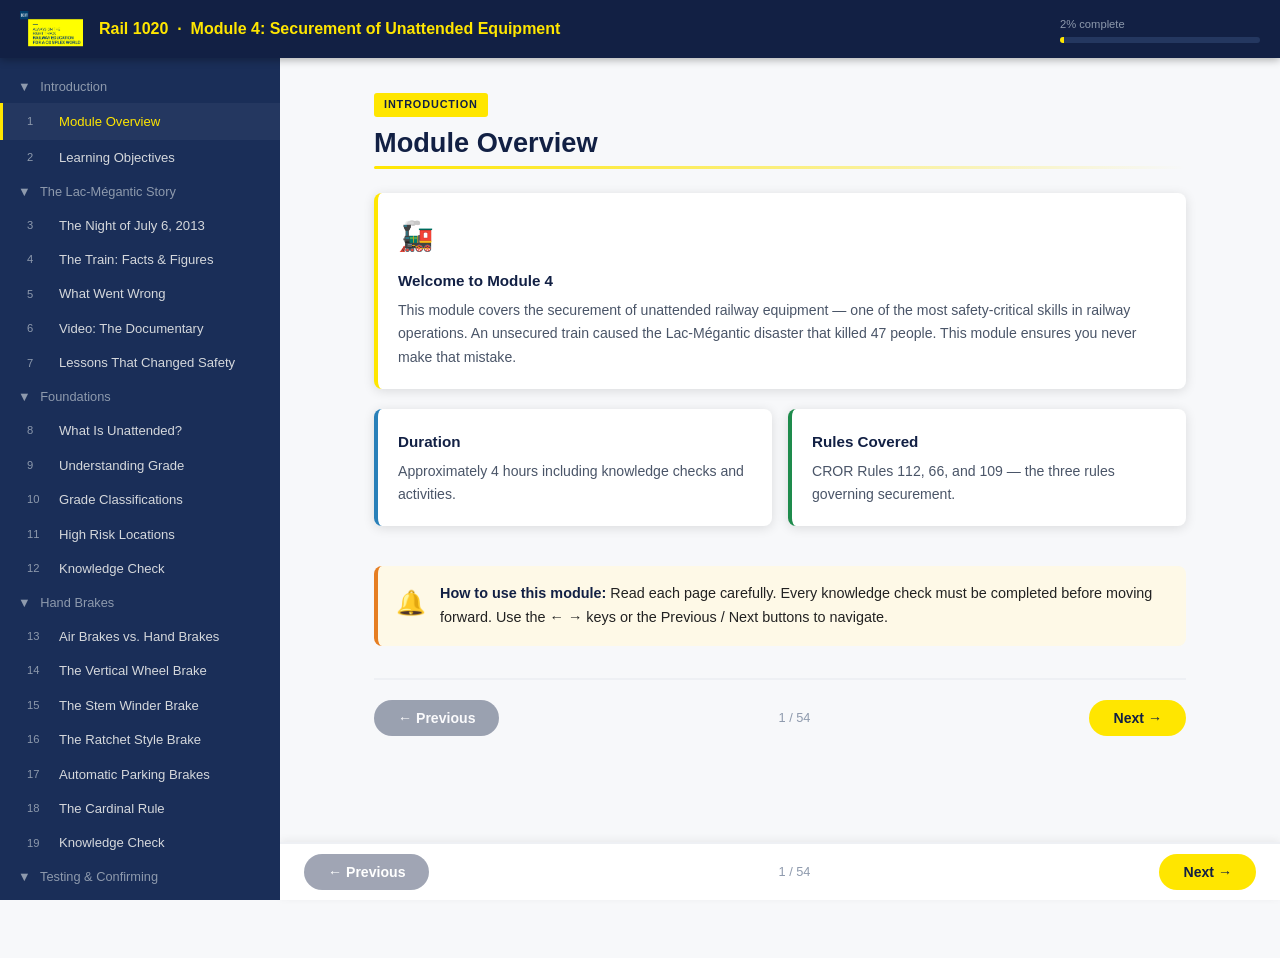
==== modules/module4/index.html @ 4fdd6b74 "Add Module 4 LMS: Securement of Unattended Equipment - 54-page self-contained interactive LMS module" ====
<!DOCTYPE html>
<html lang="en">
<head>
<meta charset="UTF-8">
<meta name="viewport" content="width=device-width, initial-scale=1.0">
<title>Module 4: Securement of Unattended Equipment | BCIT Rail 1020</title>
<style>
:root{
  --navy:#122044; --navy-mid:#1a2e58; --navy-lt:#243760;
  --yellow:#FFE600; --yellow-dk:#c9b700;
  --white:#fff; --off-white:#f7f8fa;
  --gray-1:#eef0f4; --gray-2:#d5d8dc; --gray-3:#8e9aad; --gray-4:#4a5568;
  --red:#c8102e; --green:#1e8b4c; --orange:#e67e22; --blue:#2980b9;
  --sidebar:280px; --hdr:58px;
  --radius:8px; --shadow:0 2px 12px rgba(0,0,0,.12);
}
*{box-sizing:border-box;margin:0;padding:0}
html,body{height:100%;font-family:-apple-system,BlinkMacSystemFont,'Segoe UI',Roboto,sans-serif;
  background:var(--off-white);color:#222;font-size:16px;line-height:1.65}

/* ── HEADER ── */
.hdr{position:fixed;top:0;left:0;right:0;height:var(--hdr);
  background:var(--navy);display:flex;align-items:center;padding:0 20px;
  z-index:200;box-shadow:0 2px 8px rgba(0,0,0,.3)}
.hdr-logo{height:36px;margin-right:16px}
.hdr-title{color:var(--yellow);font-weight:700;font-size:1rem;flex:1}
.hdr-prog-wrap{width:200px;margin-left:16px}
.hdr-prog-label{color:var(--gray-3);font-size:.7rem;margin-bottom:3px}
.hdr-prog-bar{height:6px;background:var(--navy-lt);border-radius:3px;overflow:hidden}
.hdr-prog-fill{height:100%;background:var(--yellow);transition:width .4s ease}
.hdr-menu-btn{display:none;background:none;border:none;color:var(--white);
  font-size:1.4rem;cursor:pointer;margin-left:12px;padding:4px 8px}

/* ── SIDEBAR ── */
.sidebar{position:fixed;top:var(--hdr);left:0;bottom:0;width:var(--sidebar);
  background:var(--navy-mid);overflow-y:auto;z-index:100;
  transition:transform .3s ease}
.sidebar-inner{padding:12px 0 40px}
.nav-section-hdr{padding:14px 18px 4px;font-size:.65rem;font-weight:700;
  letter-spacing:.1em;color:var(--gray-3);text-transform:uppercase}
.nav-item{display:flex;align-items:center;padding:8px 18px 8px 24px;
  cursor:pointer;transition:background .15s;gap:8px;border-left:3px solid transparent}
.nav-item:hover{background:var(--navy-lt)}
.nav-item.active{background:var(--navy-lt);border-left-color:var(--yellow);color:var(--yellow)}
.nav-item.done .nav-check{color:var(--green)}
.nav-item-num{font-size:.7rem;color:var(--gray-3);min-width:24px}
.nav-item-title{font-size:.82rem;color:var(--gray-2);flex:1;line-height:1.3}
.nav-item.active .nav-item-title{color:var(--yellow)}
.nav-check{font-size:.8rem;color:transparent}
.nav-toggle{cursor:pointer;padding:6px 18px;font-size:.8rem;color:var(--gray-3);
  display:flex;align-items:center;gap:6px;user-select:none}
.nav-section-group{overflow:hidden;transition:max-height .3s ease;max-height:1000px}
.nav-section-group.collapsed{max-height:0}

/* ── MAIN ── */
.main{margin-left:var(--sidebar);margin-top:var(--hdr);min-height:calc(100vh - var(--hdr));
  display:flex;flex-direction:column}
.content-wrap{flex:1;max-width:860px;width:100%;margin:0 auto;padding:32px 24px 80px}

/* ── PAGE ── */
.page{display:none;animation:fadeIn .3s ease}
.page.active{display:block}
@keyframes fadeIn{from{opacity:0;transform:translateY(8px)}to{opacity:1;transform:translateY(0)}}

/* ── PAGE HEADER ── */
.page-section-badge{display:inline-block;background:var(--yellow);color:var(--navy);
  font-size:.68rem;font-weight:700;letter-spacing:.08em;text-transform:uppercase;
  padding:3px 10px;border-radius:3px;margin-bottom:10px}
.page-title{font-size:1.7rem;font-weight:700;color:var(--navy);margin-bottom:6px;line-height:1.2}
.page-meta{font-size:.78rem;color:var(--gray-3);margin-bottom:20px;display:flex;gap:16px}
.page-divider{height:3px;background:linear-gradient(90deg,var(--yellow),transparent);
  border-radius:2px;margin-bottom:24px}

/* ── CONTENT ELEMENTS ── */
p{margin-bottom:14px}
h3{font-size:1.1rem;color:var(--navy);margin:20px 0 8px;font-weight:700}
h4{font-size:.95rem;color:var(--navy-mid);margin:16px 0 6px;font-weight:600}
ul,ol{margin:0 0 14px 20px}
li{margin-bottom:6px}
strong{color:var(--navy)}

/* Cards */
.card{background:var(--white);border-radius:var(--radius);padding:20px;
  box-shadow:var(--shadow);margin-bottom:20px}
.card-row{display:grid;grid-template-columns:1fr 1fr;gap:16px;margin-bottom:20px}
.card-row.three{grid-template-columns:1fr 1fr 1fr}
.card.accent-yellow{border-left:4px solid var(--yellow)}
.card.accent-red{border-left:4px solid var(--red)}
.card.accent-green{border-left:4px solid var(--green)}
.card.accent-orange{border-left:4px solid var(--orange)}
.card.accent-blue{border-left:4px solid var(--blue)}
.card-icon{font-size:1.8rem;margin-bottom:8px}
.card-title{font-weight:700;color:var(--navy);margin-bottom:6px;font-size:.95rem}
.card p{font-size:.88rem;color:var(--gray-4);margin-bottom:0}

/* Callout boxes */
.callout{border-radius:var(--radius);padding:16px 18px;margin-bottom:18px;display:flex;gap:14px;align-items:flex-start}
.callout-icon{font-size:1.5rem;flex-shrink:0;margin-top:1px}
.callout.info{background:#e8f4fd;border-left:4px solid var(--blue)}
.callout.warning{background:#fef9e7;border-left:4px solid var(--orange)}
.callout.danger{background:#fde8eb;border-left:4px solid var(--red)}
.callout.success{background:#e9f7ef;border-left:4px solid var(--green)}
.callout.rule{background:var(--navy);color:var(--white);border-left:4px solid var(--yellow)}
.callout.rule strong{color:var(--yellow)}
.callout p{margin-bottom:0;font-size:.9rem}

/* Definition box */
.definition{background:var(--navy);color:var(--white);border-radius:var(--radius);
  padding:20px 24px;margin-bottom:20px}
.definition-label{font-size:.68rem;font-weight:700;letter-spacing:.1em;
  text-transform:uppercase;color:var(--yellow);margin-bottom:6px}
.definition p{font-size:1.05rem;line-height:1.6;margin-bottom:0}

/* Step list */
.step-list{counter-reset:steps;list-style:none;margin:0 0 18px 0}
.step-list li{counter-increment:steps;display:flex;gap:14px;margin-bottom:16px;align-items:flex-start}
.step-list li::before{content:counter(steps);background:var(--yellow);color:var(--navy);
  font-weight:700;font-size:.9rem;min-width:30px;height:30px;border-radius:50%;
  display:flex;align-items:center;justify-content:center;flex-shrink:0;margin-top:2px}
.step-list li p{margin:0;font-size:.9rem}
.step-list li strong{display:block;font-size:.95rem;color:var(--navy);margin-bottom:2px}

/* Key rule */
.key-rule{background:linear-gradient(135deg,var(--navy) 0%,var(--navy-mid) 100%);
  color:var(--white);border-radius:var(--radius);padding:20px 24px;margin-bottom:20px;
  border:1px solid var(--yellow)}
.key-rule-label{font-size:.65rem;font-weight:700;letter-spacing:.1em;
  text-transform:uppercase;color:var(--yellow);margin-bottom:8px}
.key-rule p{font-size:1rem;line-height:1.6;margin-bottom:0}

/* Stat highlight */
.stat-row{display:flex;gap:16px;margin-bottom:20px;flex-wrap:wrap}
.stat-box{flex:1;min-width:140px;background:var(--navy);color:var(--white);
  border-radius:var(--radius);padding:16px;text-align:center}
.stat-number{font-size:2.4rem;font-weight:700;color:var(--yellow);line-height:1}
.stat-label{font-size:.75rem;color:var(--gray-3);margin-top:4px}

/* Image */
.content-img{width:100%;border-radius:var(--radius);margin-bottom:16px;
  box-shadow:var(--shadow)}
.img-caption{font-size:.75rem;color:var(--gray-3);text-align:center;
  margin-top:-10px;margin-bottom:16px}
.img-wrap{text-align:center}
.img-wrap img{max-width:100%;border-radius:var(--radius);box-shadow:var(--shadow)}

/* Two-col */
.two-col{display:grid;grid-template-columns:1fr 1fr;gap:20px;margin-bottom:20px}
.two-col.img-text{grid-template-columns:1fr 1.5fr}
.two-col.text-img{grid-template-columns:1.5fr 1fr}

/* Grade diagram SVG */
.grade-diagram{width:100%;margin-bottom:16px}

/* Table */
.data-table{width:100%;border-collapse:collapse;margin-bottom:20px;font-size:.85rem}
.data-table th{background:var(--navy);color:var(--yellow);padding:8px 12px;text-align:left;font-size:.8rem}
.data-table td{padding:7px 12px;border-bottom:1px solid var(--gray-1)}
.data-table tr:nth-child(even) td{background:var(--gray-1)}
.data-table tr.highlight td{background:#fff8d6;font-weight:700}

/* Video embed */
.video-embed{position:relative;padding-bottom:56.25%;height:0;overflow:hidden;
  border-radius:var(--radius);margin-bottom:16px;box-shadow:var(--shadow)}
.video-embed iframe{position:absolute;top:0;left:0;width:100%;height:100%;border:0}
.video-placeholder{background:var(--navy);border-radius:var(--radius);padding:32px;
  text-align:center;margin-bottom:16px;cursor:pointer;transition:background .2s}
.video-placeholder:hover{background:var(--navy-lt)}
.video-play-icon{font-size:3rem;color:var(--yellow);margin-bottom:12px}
.video-title{color:var(--white);font-weight:700;margin-bottom:6px}
.video-desc{color:var(--gray-3);font-size:.85rem}
.video-link{display:inline-block;margin-top:12px;background:var(--yellow);
  color:var(--navy);font-weight:700;padding:8px 20px;border-radius:20px;
  text-decoration:none;font-size:.85rem}
.video-link:hover{background:var(--yellow-dk)}

/* Quiz */
.quiz-box{background:var(--white);border-radius:var(--radius);
  box-shadow:var(--shadow);overflow:hidden;margin-bottom:24px}
.quiz-header{background:var(--navy);color:var(--white);padding:14px 20px;
  font-weight:700;font-size:.9rem;display:flex;align-items:center;gap:8px}
.quiz-header-icon{color:var(--yellow)}
.quiz-body{padding:20px}
.quiz-question{font-weight:600;font-size:.95rem;color:var(--navy);margin-bottom:14px}
.quiz-option{display:flex;align-items:flex-start;gap:10px;padding:10px 14px;
  border-radius:6px;cursor:pointer;margin-bottom:8px;border:2px solid var(--gray-2);
  transition:all .15s}
.quiz-option:hover{border-color:var(--navy-mid);background:var(--gray-1)}
.quiz-option input{margin-top:3px;flex-shrink:0;cursor:pointer}
.quiz-option.correct{background:#e9f7ef;border-color:var(--green)}
.quiz-option.wrong{background:#fde8eb;border-color:var(--red)}
.quiz-option.show-correct{background:#e9f7ef;border-color:var(--green)}
.quiz-feedback{padding:12px 14px;border-radius:6px;font-size:.88rem;
  margin-top:10px;display:none}
.quiz-feedback.correct{background:#e9f7ef;color:#155724}
.quiz-feedback.wrong{background:#fde8eb;color:#721c24}
.quiz-btn{background:var(--navy);color:var(--white);border:none;
  padding:9px 22px;border-radius:20px;cursor:pointer;font-size:.85rem;
  font-weight:700;margin-top:12px;transition:background .15s}
.quiz-btn:hover{background:var(--navy-lt)}
.quiz-btn:disabled{opacity:.5;cursor:not-allowed}
.quiz-score{text-align:center;padding:16px;background:var(--gray-1);
  border-top:1px solid var(--gray-2);font-weight:700;color:var(--navy);
  display:none;font-size:.95rem}

/* Takeaway */
.takeaway{background:linear-gradient(135deg,#fff8d6,#fffbe8);
  border:2px solid var(--yellow-dk);border-radius:var(--radius);
  padding:16px 18px;margin-bottom:20px;display:flex;gap:12px}
.takeaway-icon{font-size:1.4rem;flex-shrink:0}
.takeaway p{margin:0;font-size:.88rem;color:var(--navy)}
.takeaway strong{display:block;margin-bottom:3px;font-size:.9rem}

/* Navigation buttons */
.page-nav{display:flex;justify-content:space-between;align-items:center;
  margin-top:32px;padding-top:20px;border-top:2px solid var(--gray-1)}
.page-nav-btn{background:var(--navy);color:var(--white);border:none;
  padding:10px 24px;border-radius:24px;cursor:pointer;font-size:.88rem;
  font-weight:700;transition:background .15s;display:flex;align-items:center;gap:6px}
.page-nav-btn:hover{background:var(--navy-lt)}
.page-nav-btn.next{background:var(--yellow);color:var(--navy)}
.page-nav-btn.next:hover{background:var(--yellow-dk)}
.page-nav-btn:disabled{opacity:.4;cursor:not-allowed}
.page-nav-center{font-size:.8rem;color:var(--gray-3);text-align:center}

/* Hero slide (hook pages) */
.hero{background:linear-gradient(135deg,var(--navy) 0%,#1a0a2e 100%);
  color:var(--white);border-radius:var(--radius);padding:40px 32px;
  text-align:center;margin-bottom:24px}
.hero-number{font-size:6rem;font-weight:700;color:var(--red);line-height:1}
.hero-text{font-size:1.5rem;font-weight:300;margin-top:8px}
.hero-sub{font-size:.95rem;color:var(--gray-3);margin-top:12px}

/* Condition checklist */
.condition-list{list-style:none;margin:0 0 18px 0}
.condition-list li{display:flex;gap:12px;padding:10px 14px;border-radius:6px;
  margin-bottom:6px;background:var(--white);border:1px solid var(--gray-2);font-size:.9rem}
.condition-list li .ci{width:28px;height:28px;border-radius:50%;display:flex;
  align-items:center;justify-content:center;font-size:.75rem;font-weight:700;
  flex-shrink:0;margin-top:1px}
.condition-list li.cond-red .ci{background:var(--red);color:#fff}
.condition-list li.cond-orange .ci{background:var(--orange);color:#fff}

/* Grade SVG cards */
.grade-cards{display:grid;grid-template-columns:1fr 1fr 1fr;gap:12px;margin-bottom:20px}
.grade-card{border-radius:var(--radius);overflow:hidden;box-shadow:var(--shadow)}
.grade-card-top{padding:12px;text-align:center;font-weight:700;font-size:.85rem}
.grade-card-body{background:var(--white);padding:14px;font-size:.82rem}
.grade-card-pct{font-size:1.3rem;font-weight:700;margin-bottom:4px}
.grade-card-body p{margin-bottom:0;color:var(--gray-4)}

/* Scenario box */
.scenario{background:var(--navy);color:var(--white);border-radius:var(--radius);
  padding:22px;margin-bottom:20px;border:2px solid var(--orange)}
.scenario-label{font-size:.68rem;font-weight:700;letter-spacing:.1em;
  text-transform:uppercase;color:var(--orange);margin-bottom:10px}
.scenario p{font-size:.92rem;line-height:1.65;margin-bottom:0}

/* Golden rules */
.golden-rule{display:flex;gap:14px;align-items:flex-start;padding:14px 16px;
  border-radius:var(--radius);margin-bottom:10px;background:var(--white);
  border:1px solid var(--gray-2);box-shadow:0 1px 4px rgba(0,0,0,.06)}
.golden-rule-num{background:var(--yellow);color:var(--navy);font-weight:700;
  font-size:1rem;width:32px;height:32px;border-radius:50%;display:flex;
  align-items:center;justify-content:center;flex-shrink:0;margin-top:2px}
.golden-rule p{margin:0;font-size:.9rem;color:var(--navy)}
.golden-rule strong{display:block;margin-bottom:2px}

/* Responsive */
@media(max-width:768px){
  .sidebar{transform:translateX(-100%)}
  .sidebar.open{transform:translateX(0)}
  .main{margin-left:0}
  .hdr-menu-btn{display:block}
  .card-row,.card-row.three,.two-col,.grade-cards{grid-template-columns:1fr}
  .content-wrap{padding:20px 16px 60px}
  .hdr-prog-wrap{display:none}
  .stat-row{flex-direction:column}
}
</style>
</head>
<body>

<!-- HEADER -->
<header class="hdr">
  <button class="hdr-menu-btn" id="menu-btn" aria-label="Menu">&#9776;</button>
  <img src="[data-uri]" alt="BCIT" class="hdr-logo">
  <div class="hdr-title">Rail 1020 &nbsp;&#183;&nbsp; Module 4: Securement of Unattended Equipment</div>
  <div class="hdr-prog-wrap">
    <div class="hdr-prog-label" id="prog-label">0% complete</div>
    <div class="hdr-prog-bar"><div class="hdr-prog-fill" id="prog-fill" style="width:0%"></div></div>
  </div>
</header>

<!-- SIDEBAR -->
<nav class="sidebar" id="sidebar">
  <div class="sidebar-inner">
    
<div class="nav-toggle"><span class="toggle-arrow">&#9660;</span>&nbsp;Introduction</div>
<div class="nav-section-group">

<div class="nav-item" data-idx="0">
  <span class="nav-item-num">1</span>
  <span class="nav-item-title">Module Overview</span>
  <span class="nav-check"></span>
</div>

<div class="nav-item" data-idx="1">
  <span class="nav-item-num">2</span>
  <span class="nav-item-title">Learning Objectives</span>
  <span class="nav-check"></span>
</div>
</div>

<div class="nav-toggle"><span class="toggle-arrow">&#9660;</span>&nbsp;The Lac-Mégantic Story</div>
<div class="nav-section-group">

<div class="nav-item" data-idx="2">
  <span class="nav-item-num">3</span>
  <span class="nav-item-title">The Night of July 6, 2013</span>
  <span class="nav-check"></span>
</div>

<div class="nav-item" data-idx="3">
  <span class="nav-item-num">4</span>
  <span class="nav-item-title">The Train: Facts & Figures</span>
  <span class="nav-check"></span>
</div>

<div class="nav-item" data-idx="4">
  <span class="nav-item-num">5</span>
  <span class="nav-item-title">What Went Wrong</span>
  <span class="nav-check"></span>
</div>

<div class="nav-item" data-idx="5">
  <span class="nav-item-num">6</span>
  <span class="nav-item-title">Video: The Documentary</span>
  <span class="nav-check"></span>
</div>

<div class="nav-item" data-idx="6">
  <span class="nav-item-num">7</span>
  <span class="nav-item-title">Lessons That Changed Safety</span>
  <span class="nav-check"></span>
</div>
</div>

<div class="nav-toggle"><span class="toggle-arrow">&#9660;</span>&nbsp;Foundations</div>
<div class="nav-section-group">

<div class="nav-item" data-idx="7">
  <span class="nav-item-num">8</span>
  <span class="nav-item-title">What Is Unattended?</span>
  <span class="nav-check"></span>
</div>

<div class="nav-item" data-idx="8">
  <span class="nav-item-num">9</span>
  <span class="nav-item-title">Understanding Grade</span>
  <span class="nav-check"></span>
</div>

<div class="nav-item" data-idx="9">
  <span class="nav-item-num">10</span>
  <span class="nav-item-title">Grade Classifications</span>
  <span class="nav-check"></span>
</div>

<div class="nav-item" data-idx="10">
  <span class="nav-item-num">11</span>
  <span class="nav-item-title">High Risk Locations</span>
  <span class="nav-check"></span>
</div>

<div class="nav-item" data-idx="11">
  <span class="nav-item-num">12</span>
  <span class="nav-item-title">Knowledge Check</span>
  <span class="nav-check"></span>
</div>
</div>

<div class="nav-toggle"><span class="toggle-arrow">&#9660;</span>&nbsp;Hand Brakes</div>
<div class="nav-section-group">

<div class="nav-item" data-idx="12">
  <span class="nav-item-num">13</span>
  <span class="nav-item-title">Air Brakes vs. Hand Brakes</span>
  <span class="nav-check"></span>
</div>

<div class="nav-item" data-idx="13">
  <span class="nav-item-num">14</span>
  <span class="nav-item-title">The Vertical Wheel Brake</span>
  <span class="nav-check"></span>
</div>

<div class="nav-item" data-idx="14">
  <span class="nav-item-num">15</span>
  <span class="nav-item-title">The Stem Winder Brake</span>
  <span class="nav-check"></span>
</div>

<div class="nav-item" data-idx="15">
  <span class="nav-item-num">16</span>
  <span class="nav-item-title">The Ratchet Style Brake</span>
  <span class="nav-check"></span>
</div>

<div class="nav-item" data-idx="16">
  <span class="nav-item-num">17</span>
  <span class="nav-item-title">Automatic Parking Brakes</span>
  <span class="nav-check"></span>
</div>

<div class="nav-item" data-idx="17">
  <span class="nav-item-num">18</span>
  <span class="nav-item-title">The Cardinal Rule</span>
  <span class="nav-check"></span>
</div>

<div class="nav-item" data-idx="18">
  <span class="nav-item-num">19</span>
  <span class="nav-item-title">Knowledge Check</span>
  <span class="nav-check"></span>
</div>
</div>

<div class="nav-toggle"><span class="toggle-arrow">&#9660;</span>&nbsp;Testing & Confirming</div>
<div class="nav-section-group">

<div class="nav-item" data-idx="19">
  <span class="nav-item-num">20</span>
  <span class="nav-item-title">Why Testing Matters</span>
  <span class="nav-check"></span>
</div>

<div class="nav-item" data-idx="20">
  <span class="nav-item-num">21</span>
  <span class="nav-item-title">Step 1: Release Air Brakes</span>
  <span class="nav-check"></span>
</div>

<div class="nav-item" data-idx="21">
  <span class="nav-item-num">22</span>
  <span class="nav-item-title">Step 2: Slack Adjustment</span>
  <span class="nav-check"></span>
</div>

<div class="nav-item" data-idx="22">
  <span class="nav-item-num">23</span>
  <span class="nav-item-title">Step 3: Tractive Effort Test</span>
  <span class="nav-check"></span>
</div>

<div class="nav-item" data-idx="23">
  <span class="nav-item-num">24</span>
  <span class="nav-item-title">Step 4: If Insufficient</span>
  <span class="nav-check"></span>
</div>

<div class="nav-item" data-idx="24">
  <span class="nav-item-num">25</span>
  <span class="nav-item-title">Confirming with a Colleague</span>
  <span class="nav-check"></span>
</div>

<div class="nav-item" data-idx="25">
  <span class="nav-item-num">26</span>
  <span class="nav-item-title">The Lead Locomotive Rule</span>
  <span class="nav-check"></span>
</div>

<div class="nav-item" data-idx="26">
  <span class="nav-item-num">27</span>
  <span class="nav-item-title">Knowledge Check</span>
  <span class="nav-check"></span>
</div>
</div>

<div class="nav-toggle"><span class="toggle-arrow">&#9660;</span>&nbsp;Decision-Making</div>
<div class="nav-section-group">

<div class="nav-item" data-idx="27">
  <span class="nav-item-num">28</span>
  <span class="nav-item-title">Grade + Tonnage</span>
  <span class="nav-check"></span>
</div>

<div class="nav-item" data-idx="28">
  <span class="nav-item-num">29</span>
  <span class="nav-item-title">Reading the Chart</span>
  <span class="nav-check"></span>
</div>

<div class="nav-item" data-idx="29">
  <span class="nav-item-num">30</span>
  <span class="nav-item-title">Worked Example: Lac-Mégantic</span>
  <span class="nav-check"></span>
</div>

<div class="nav-item" data-idx="30">
  <span class="nav-item-num">31</span>
  <span class="nav-item-title">Practice Problem 1</span>
  <span class="nav-check"></span>
</div>

<div class="nav-item" data-idx="31">
  <span class="nav-item-num">32</span>
  <span class="nav-item-title">Practice Problem 2</span>
  <span class="nav-check"></span>
</div>

<div class="nav-item" data-idx="32">
  <span class="nav-item-num">33</span>
  <span class="nav-item-title">Knowledge Check</span>
  <span class="nav-check"></span>
</div>
</div>

<div class="nav-toggle"><span class="toggle-arrow">&#9660;</span>&nbsp;Exceptional Situations</div>
<div class="nav-section-group">

<div class="nav-item" data-idx="33">
  <span class="nav-item-num">34</span>
  <span class="nav-item-title">Emergency Brake on Grade</span>
  <span class="nav-check"></span>
</div>

<div class="nav-item" data-idx="34">
  <span class="nav-item-num">35</span>
  <span class="nav-item-title">Mountain Grade Protocol</span>
  <span class="nav-check"></span>
</div>

<div class="nav-item" data-idx="35">
  <span class="nav-item-num">36</span>
  <span class="nav-item-title">Heavy Grade: 5 Conditions</span>
  <span class="nav-check"></span>
</div>

<div class="nav-item" data-idx="36">
  <span class="nav-item-num">37</span>
  <span class="nav-item-title">Recovery Attempt Procedure</span>
  <span class="nav-check"></span>
</div>

<div class="nav-item" data-idx="37">
  <span class="nav-item-num">38</span>
  <span class="nav-item-title">The Entire Train Rule</span>
  <span class="nav-check"></span>
</div>

<div class="nav-item" data-idx="38">
  <span class="nav-item-num">39</span>
  <span class="nav-item-title">Derailment & Separation</span>
  <span class="nav-check"></span>
</div>

<div class="nav-item" data-idx="39">
  <span class="nav-item-num">40</span>
  <span class="nav-item-title">Knowledge Check</span>
  <span class="nav-check"></span>
</div>
</div>

<div class="nav-toggle"><span class="toggle-arrow">&#9660;</span>&nbsp;Where & How to Secure</div>
<div class="nav-section-group">

<div class="nav-item" data-idx="40">
  <span class="nav-item-num">41</span>
  <span class="nav-item-title">When NOT Unattended</span>
  <span class="nav-check"></span>
</div>

<div class="nav-item" data-idx="41">
  <span class="nav-item-num">42</span>
  <span class="nav-item-title">Main Track Requirements</span>
  <span class="nav-check"></span>
</div>

<div class="nav-item" data-idx="42">
  <span class="nav-item-num">43</span>
  <span class="nav-item-title">Yard Tracks: 5 Methods</span>
  <span class="nav-check"></span>
</div>

<div class="nav-item" data-idx="43">
  <span class="nav-item-num">44</span>
  <span class="nav-item-title">The 2-Hour Air Brake Rule</span>
  <span class="nav-check"></span>
</div>

<div class="nav-item" data-idx="44">
  <span class="nav-item-num">45</span>
  <span class="nav-item-title">Weather & Conditions</span>
  <span class="nav-check"></span>
</div>

<div class="nav-item" data-idx="45">
  <span class="nav-item-num">46</span>
  <span class="nav-item-title">Knowledge Check</span>
  <span class="nav-check"></span>
</div>
</div>

<div class="nav-toggle"><span class="toggle-arrow">&#9660;</span>&nbsp;Switching & Control</div>
<div class="nav-section-group">

<div class="nav-item" data-idx="46">
  <span class="nav-item-num">47</span>
  <span class="nav-item-title">Care & Control</span>
  <span class="nav-check"></span>
</div>

<div class="nav-item" data-idx="47">
  <span class="nav-item-num">48</span>
  <span class="nav-item-title">Remaining Equipment</span>
  <span class="nav-check"></span>
</div>

<div class="nav-item" data-idx="48">
  <span class="nav-item-num">49</span>
  <span class="nav-item-title">Cutting Off in Motion</span>
  <span class="nav-check"></span>
</div>

<div class="nav-item" data-idx="49">
  <span class="nav-item-num">50</span>
  <span class="nav-item-title">Knowledge Check</span>
  <span class="nav-check"></span>
</div>
</div>

<div class="nav-toggle"><span class="toggle-arrow">&#9660;</span>&nbsp;Wrap-Up</div>
<div class="nav-section-group">

<div class="nav-item" data-idx="50">
  <span class="nav-item-num">51</span>
  <span class="nav-item-title">The 5 Golden Rules</span>
  <span class="nav-check"></span>
</div>

<div class="nav-item" data-idx="51">
  <span class="nav-item-num">52</span>
  <span class="nav-item-title">Final Scenario</span>
  <span class="nav-check"></span>
</div>

<div class="nav-item" data-idx="52">
  <span class="nav-item-num">53</span>
  <span class="nav-item-title">Pre-Exam Instructions</span>
  <span class="nav-check"></span>
</div>

<div class="nav-item" data-idx="53">
  <span class="nav-item-num">54</span>
  <span class="nav-item-title">References</span>
  <span class="nav-check"></span>
</div>
</div>

  </div>
</nav>

<!-- MAIN -->
<main class="main">
  <div class="content-wrap">
    
<div class="page active" id="page-0">
  <div class="page-section-badge">Introduction</div>
  <h1 class="page-title">Module Overview</h1>
  <div class="page-divider"></div>
  
<div class="card accent-yellow">
<div class="card-icon">🚂</div>
<div class="card-title">Welcome to Module 4</div>
<p>This module covers the securement of unattended railway equipment — one of the most safety-critical skills in railway operations. An unsecured train caused the Lac-Mégantic disaster that killed 47 people. This module ensures you never make that mistake.</p>
</div>
<div class="card-row">
  <div class="card accent-blue"><div class="card-title">Duration</div><p>Approximately 4 hours including knowledge checks and activities.</p></div>
  <div class="card accent-green"><div class="card-title">Rules Covered</div><p>CROR Rules 112, 66, and 109 — the three rules governing securement.</p></div>
</div>
<div class="callout warning">
  <div class="callout-icon">&#128276;</div>
  <div><p><strong>How to use this module:</strong> Read each page carefully. Every knowledge check must be completed before moving forward. Use the ← → keys or the Previous / Next buttons to navigate.</p></div>
</div>

  <div class="page-nav">
    <button class="page-nav-btn prev" onclick="showPage(-1)" disabled>&#8592; Previous</button>
    <span class="page-nav-center" id="page-indicator-0">1 / 54</span>
    <button class="page-nav-btn next" onclick="showPage(1)" >Next &#8594;</button>
  </div>
</div>

<div class="page" id="page-1">
  <div class="page-section-badge">Introduction</div>
  <h1 class="page-title">Learning Objectives</h1>
  <div class="page-divider"></div>
  
<p>By the end of this module, you will be able to:</p>
<ul class="step-list" style="list-style:none;padding:0">
  <li><strong>Define "unattended"</strong><p>State the CROR definition and identify when it applies in the field.</p></li>
  <li><strong>Identify hand brake types</strong><p>Recognize and correctly operate all three types of hand brakes.</p></li>
  <li><strong>Test effectiveness</strong><p>Follow the four-step procedure to confirm hand brakes will hold.</p></li>
  <li><strong>Calculate hand brake requirements</strong><p>Use the CROR 112(g) chart with grade and trailing tons.</p></li>
  <li><strong>Apply emergency grade protocols</strong><p>Execute the correct sequence under Rule 66 for heavy and mountain grades.</p></li>
  <li><strong>Secure equipment in any location</strong><p>Apply the right method for main track, yard, and high-risk locations.</p></li>
</ul>
<div class="takeaway">
  <div class="takeaway-icon">&#128161;</div>
  <div><p><strong>The core idea:</strong> Equipment left unattended must be positively secured so it cannot move unintentionally — regardless of terrain, weather, or duration.</p></div>
</div>

  <div class="page-nav">
    <button class="page-nav-btn prev" onclick="showPage(0)" >&#8592; Previous</button>
    <span class="page-nav-center" id="page-indicator-1">2 / 54</span>
    <button class="page-nav-btn next" onclick="showPage(2)" >Next &#8594;</button>
  </div>
</div>

<div class="page" id="page-2">
  <div class="page-section-badge">Section 1</div>
  <h1 class="page-title">The Night of July 6, 2013</h1>
  <div class="page-divider"></div>
  
<div class="hero">
  <div class="hero-number">47</div>
  <div class="hero-text">people never came home</div>
  <div class="hero-sub">Lac-Mégantic, Québec &nbsp;·&nbsp; July 6, 2013 &nbsp;·&nbsp; 1:14 AM</div>
</div>
<p>A 73-car freight train loaded with crude oil rolled unmanned down a 1.2% grade for 11.6 kilometres, reaching 105 km/h before derailing in the centre of town. The resulting explosion and fire levelled the downtown core and killed 47 people.</p>
<div class="callout danger">
  <div class="callout-icon">&#9888;</div>
  <div><p>This was not an act of nature or a technical failure. It was a preventable securement failure — the direct result of too few hand brakes applied to a very heavy train on a grade.</p></div>
</div>

  <div class="page-nav">
    <button class="page-nav-btn prev" onclick="showPage(1)" >&#8592; Previous</button>
    <span class="page-nav-center" id="page-indicator-2">3 / 54</span>
    <button class="page-nav-btn next" onclick="showPage(3)" >Next &#8594;</button>
  </div>
</div>

<div class="page" id="page-3">
  <div class="page-section-badge">Section 1</div>
  <h1 class="page-title">The Train: Facts & Figures</h1>
  <div class="page-divider"></div>
  
<img src="[data-uri]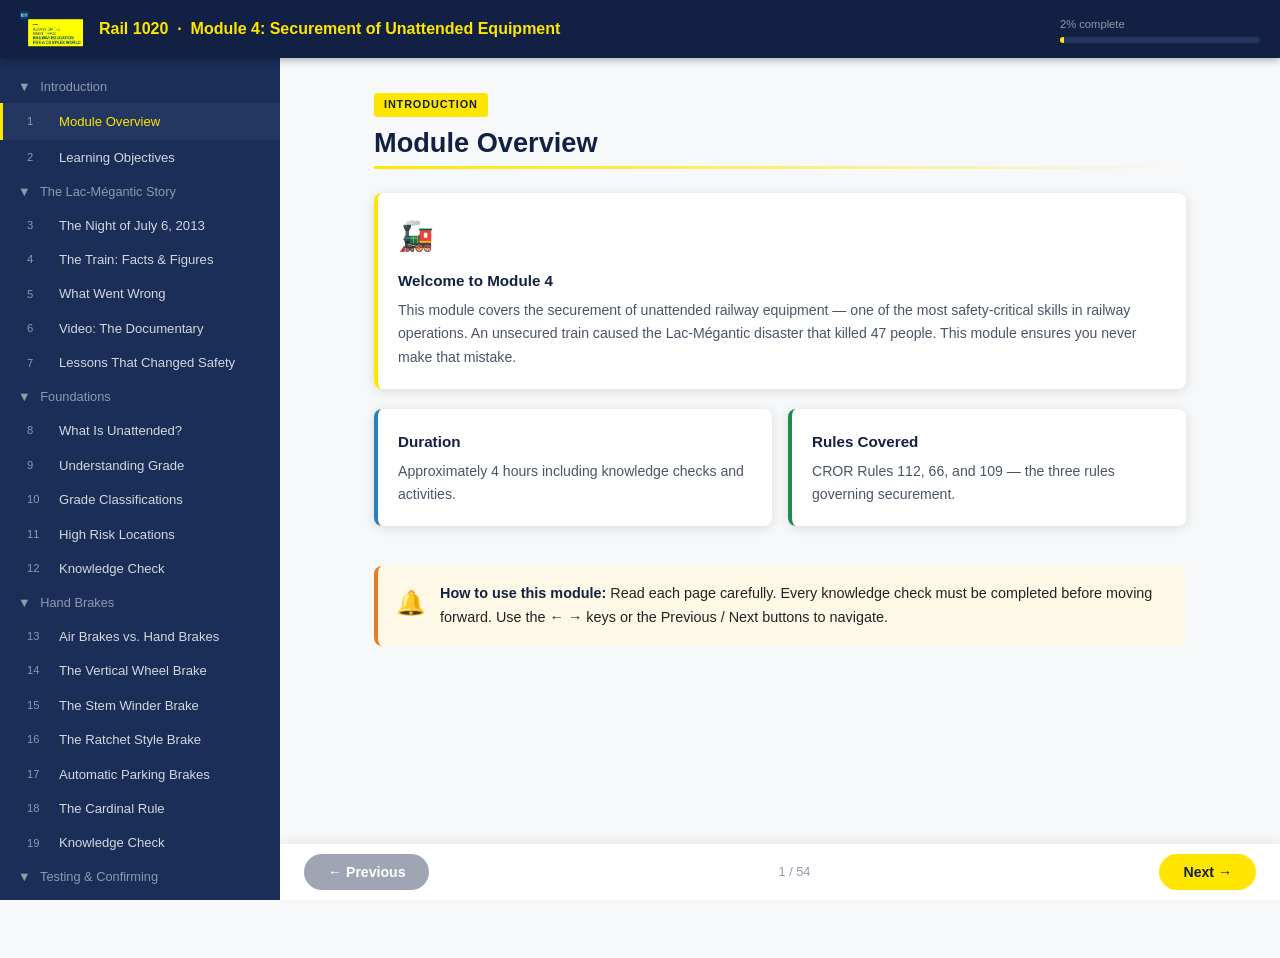
